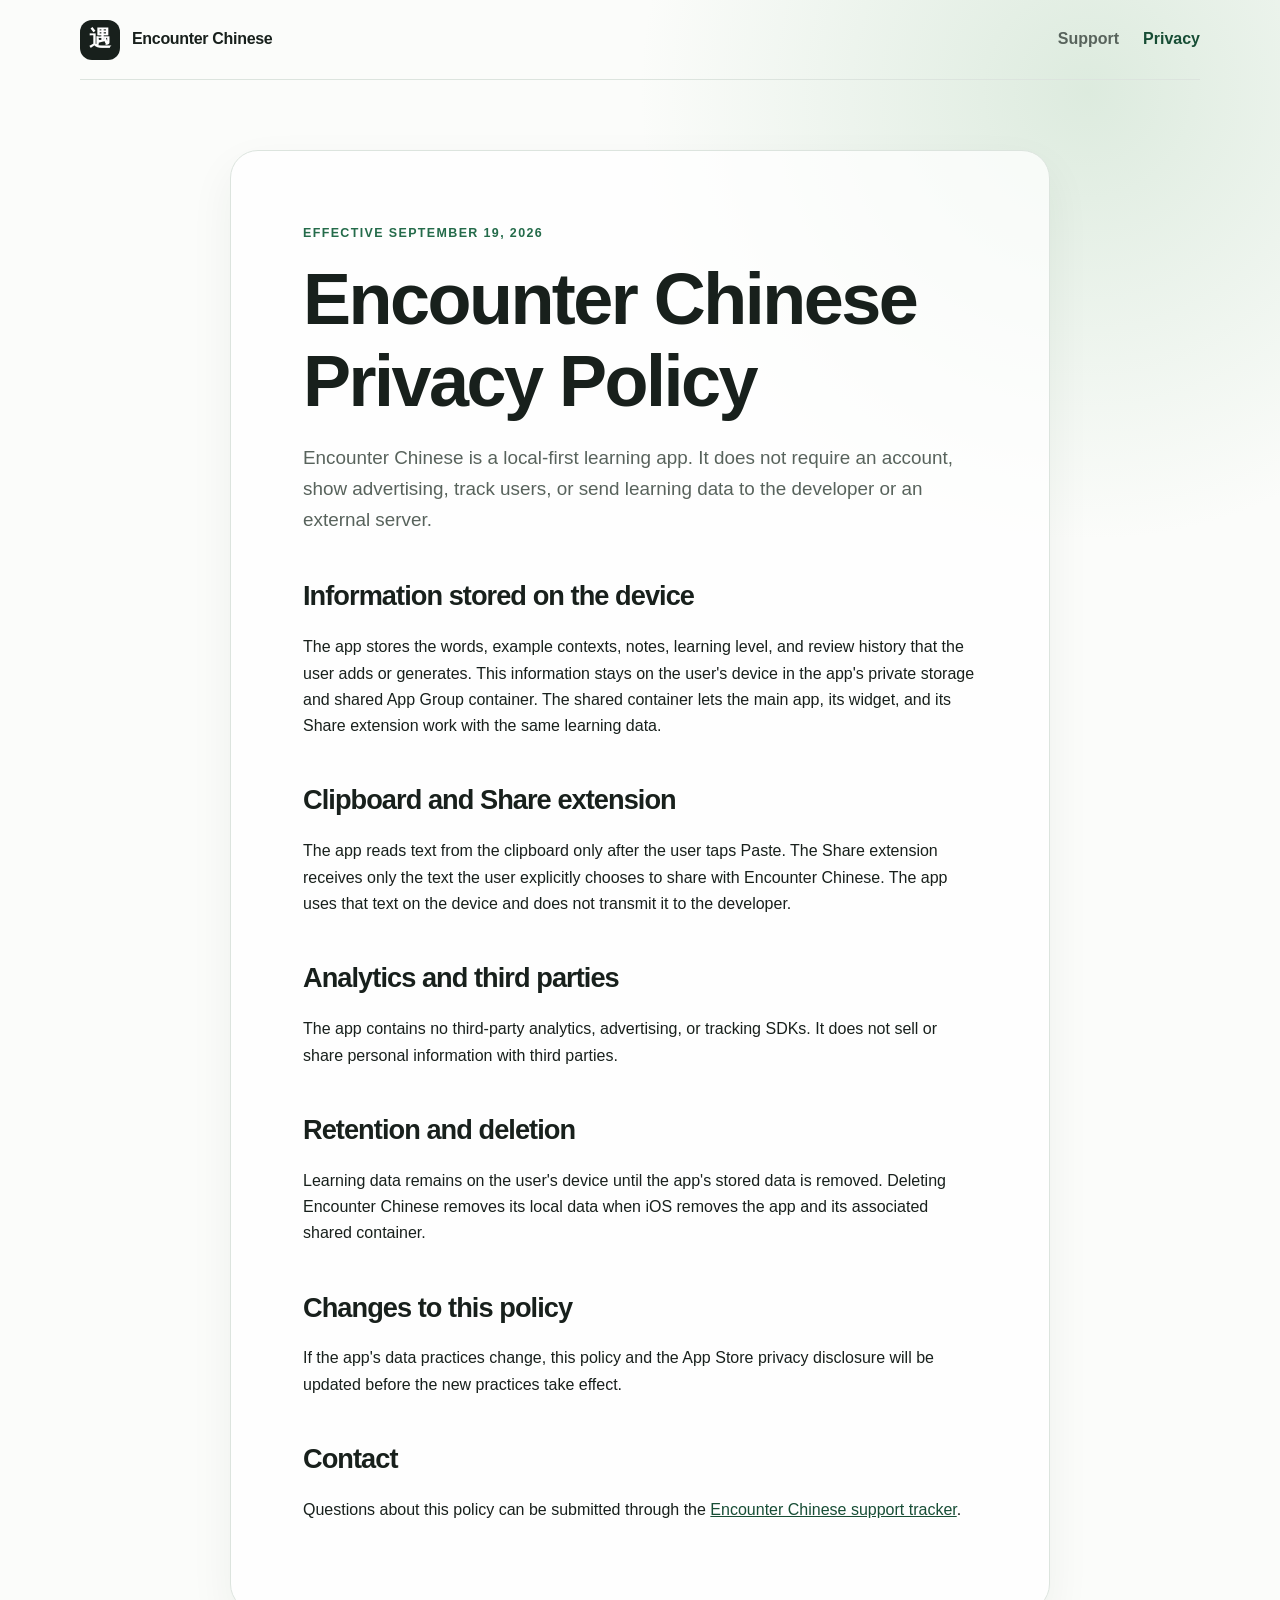
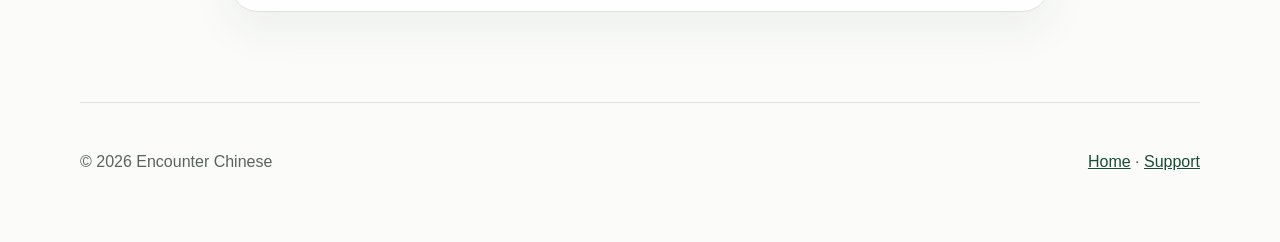
==== privacy.html @ 0ca67539 "创建 App 支持与隐私政策网站" ====
<!doctype html>
<html lang="en">
<head>
  <meta charset="utf-8">
  <meta name="viewport" content="width=device-width, initial-scale=1">
  <meta name="description" content="Privacy Policy for Encounter Chinese.">
  <title>Privacy Policy — Encounter Chinese</title>
  <link rel="stylesheet" href="styles.css">
</head>
<body>
  <header class="site-header">
    <a class="brand" href="index.html" aria-label="Encounter Chinese home">
      <span class="brand-mark" aria-hidden="true">遇</span>
      <span>Encounter Chinese</span>
    </a>
    <nav aria-label="Main navigation">
      <a href="support.html">Support</a>
      <a aria-current="page" href="privacy.html">Privacy</a>
    </nav>
  </header>

  <main class="article-layout">
    <article class="document">
      <p class="eyebrow">Effective September 19, 2026</p>
      <h1>Encounter Chinese Privacy Policy</h1>
      <p class="lead">Encounter Chinese is a local-first learning app. It does not require an account, show advertising, track users, or send learning data to the developer or an external server.</p>

      <h2>Information stored on the device</h2>
      <p>The app stores the words, example contexts, notes, learning level, and review history that the user adds or generates. This information stays on the user's device in the app's private storage and shared App Group container. The shared container lets the main app, its widget, and its Share extension work with the same learning data.</p>

      <h2>Clipboard and Share extension</h2>
      <p>The app reads text from the clipboard only after the user taps Paste. The Share extension receives only the text the user explicitly chooses to share with Encounter Chinese. The app uses that text on the device and does not transmit it to the developer.</p>

      <h2>Analytics and third parties</h2>
      <p>The app contains no third-party analytics, advertising, or tracking SDKs. It does not sell or share personal information with third parties.</p>

      <h2>Retention and deletion</h2>
      <p>Learning data remains on the user's device until the app's stored data is removed. Deleting Encounter Chinese removes its local data when iOS removes the app and its associated shared container.</p>

      <h2>Changes to this policy</h2>
      <p>If the app's data practices change, this policy and the App Store privacy disclosure will be updated before the new practices take effect.</p>

      <h2>Contact</h2>
      <p>Questions about this policy can be submitted through the <a href="https://github.com/yhdawhf/encounter-chinese-support/issues/new">Encounter Chinese support tracker</a>.</p>
    </article>
  </main>

  <footer>
    <p>© 2026 Encounter Chinese</p>
    <p><a href="index.html">Home</a> · <a href="support.html">Support</a></p>
  </footer>
</body>
</html>
---- styles.css ----
:root {
  color-scheme: light;
  --ink: #18201c;
  --muted: #58635c;
  --line: #dce4de;
  --paper: #fbfcfa;
  --panel: #f1f5f1;
  --accent: #246b4a;
  --accent-dark: #174d35;
  --warm: #f1e6ce;
  font-family: ui-sans-serif, -apple-system, BlinkMacSystemFont, "Segoe UI", sans-serif;
}

* { box-sizing: border-box; }

body {
  margin: 0;
  color: var(--ink);
  background:
    radial-gradient(circle at 85% 5%, rgba(191, 218, 195, .5), transparent 28rem),
    var(--paper);
  line-height: 1.65;
}

a { color: var(--accent-dark); }

.site-header,
main,
footer {
  width: min(1120px, calc(100% - 40px));
  margin-inline: auto;
}

.site-header {
  min-height: 80px;
  display: flex;
  align-items: center;
  justify-content: space-between;
  gap: 24px;
  border-bottom: 1px solid var(--line);
}

.brand {
  display: inline-flex;
  align-items: center;
  gap: 12px;
  color: var(--ink);
  text-decoration: none;
  font-weight: 750;
  letter-spacing: -.02em;
}

.brand-mark {
  width: 40px;
  height: 40px;
  display: grid;
  place-items: center;
  border-radius: 12px;
  background: var(--ink);
  color: white;
  font-family: ui-serif, Georgia, serif;
  font-size: 1.35rem;
}

nav { display: flex; gap: 24px; }
nav a { color: var(--muted); text-decoration: none; font-weight: 650; }
nav a:hover, nav a[aria-current="page"] { color: var(--accent-dark); }

.hero {
  min-height: 610px;
  display: grid;
  grid-template-columns: minmax(0, 1.35fr) minmax(260px, .65fr);
  gap: clamp(48px, 8vw, 112px);
  align-items: center;
  padding: 80px 0;
}

.eyebrow {
  margin: 0 0 14px;
  color: var(--accent);
  font-weight: 800;
  letter-spacing: .11em;
  text-transform: uppercase;
  font-size: .78rem;
}

h1, h2, h3 { line-height: 1.15; letter-spacing: -.035em; }
h1 { margin: 0; font-size: clamp(2.7rem, 7vw, 5.8rem); max-width: 12ch; }
h2 { margin-top: 0; font-size: 1.7rem; }
h3 { margin-top: 2rem; font-size: 1.2rem; }

.lead { color: var(--muted); font-size: 1.18rem; max-width: 68ch; }
.hero .lead { max-width: 58ch; }

.actions { display: flex; flex-wrap: wrap; gap: 12px; margin-top: 30px; }
.button {
  display: inline-flex;
  align-items: center;
  justify-content: center;
  min-height: 48px;
  padding: 0 20px;
  border: 1px solid var(--accent-dark);
  border-radius: 999px;
  text-decoration: none;
  font-weight: 750;
}
.button.primary { color: white; background: var(--accent-dark); }
.button.secondary { color: var(--accent-dark); background: transparent; }

.hero-card {
  aspect-ratio: 1;
  display: grid;
  place-items: center;
  align-content: center;
  border-radius: 34%;
  color: var(--ink);
  background: var(--warm);
  box-shadow: 0 30px 80px rgba(27, 55, 38, .16);
  transform: rotate(3deg);
}
.hero-card span { font-family: ui-serif, Georgia, serif; font-size: clamp(6rem, 15vw, 10rem); line-height: 1; }
.hero-card small { margin-top: 12px; font-size: .82rem; letter-spacing: .25em; text-transform: uppercase; }

.feature-grid {
  display: grid;
  grid-template-columns: repeat(3, 1fr);
  gap: 18px;
  padding-bottom: 80px;
}
.feature-grid article,
.detail-panel,
.document {
  border: 1px solid var(--line);
  background: rgba(255, 255, 255, .75);
  box-shadow: 0 18px 45px rgba(27, 55, 38, .06);
}
.feature-grid article { padding: 28px; border-radius: 24px; }
.feature-grid p { margin-bottom: 0; color: var(--muted); }

.detail-panel {
  display: grid;
  grid-template-columns: .85fr 1.15fr;
  gap: 48px;
  padding: clamp(28px, 6vw, 64px);
  margin-bottom: 90px;
  border-radius: 30px;
}
.detail-panel ul { margin: 0; padding-left: 1.25rem; }
.detail-panel li + li { margin-top: 12px; }

.article-layout { max-width: 820px; padding: 70px 0 90px; }
.document { padding: clamp(28px, 7vw, 72px); border-radius: 28px; }
.document h1 { max-width: none; font-size: clamp(2.4rem, 6vw, 4.5rem); }
.document h2 { margin-top: 2.8rem; }
.document li + li { margin-top: .5rem; }
.notice { margin: 30px 0; padding: 18px 20px; border-left: 4px solid var(--accent); background: var(--panel); }

footer {
  display: flex;
  justify-content: space-between;
  gap: 20px;
  padding: 30px 0 50px;
  color: var(--muted);
  border-top: 1px solid var(--line);
}

@media (max-width: 760px) {
  .site-header { min-height: 70px; }
  nav { gap: 14px; }
  .hero { grid-template-columns: 1fr; min-height: auto; padding: 60px 0; }
  .hero-card { width: min(78vw, 330px); justify-self: center; }
  .feature-grid, .detail-panel { grid-template-columns: 1fr; }
  footer { display: block; }
}

@media (prefers-reduced-motion: reduce) {
  * { scroll-behavior: auto !important; }
}
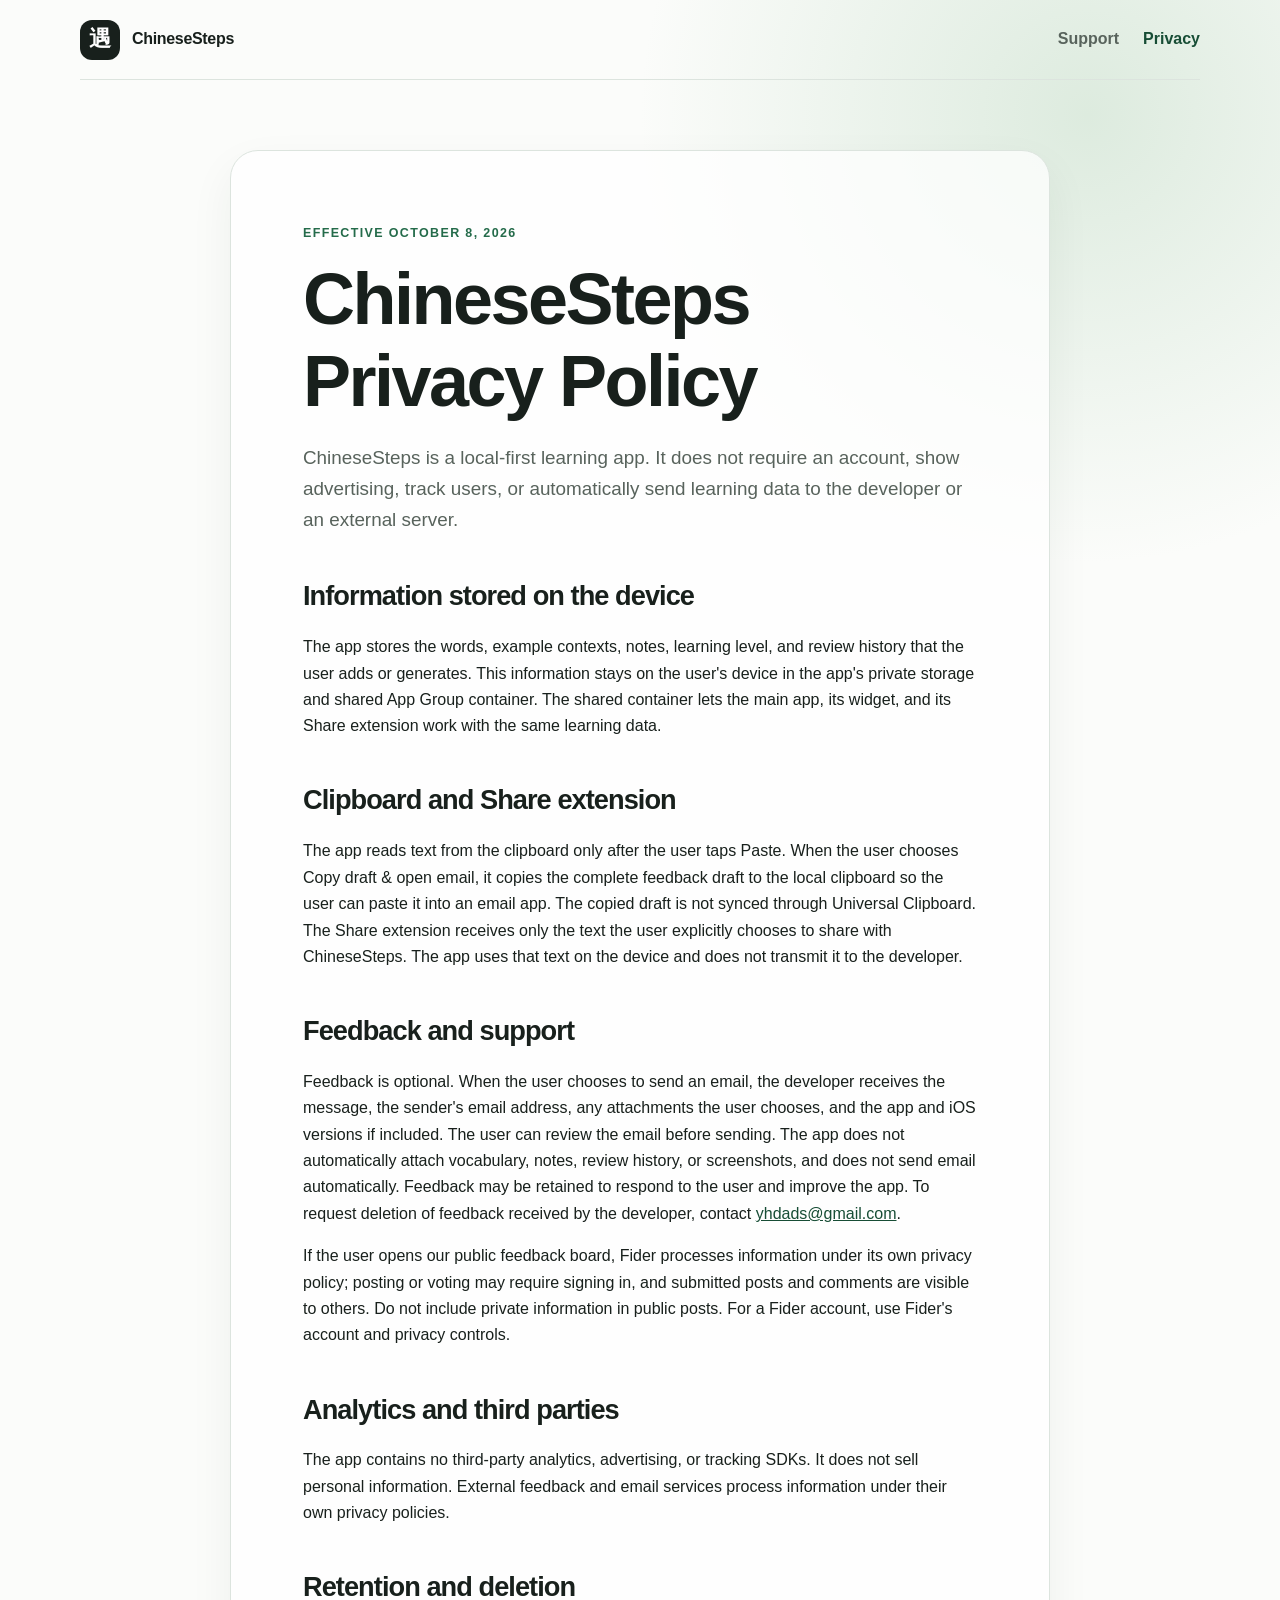
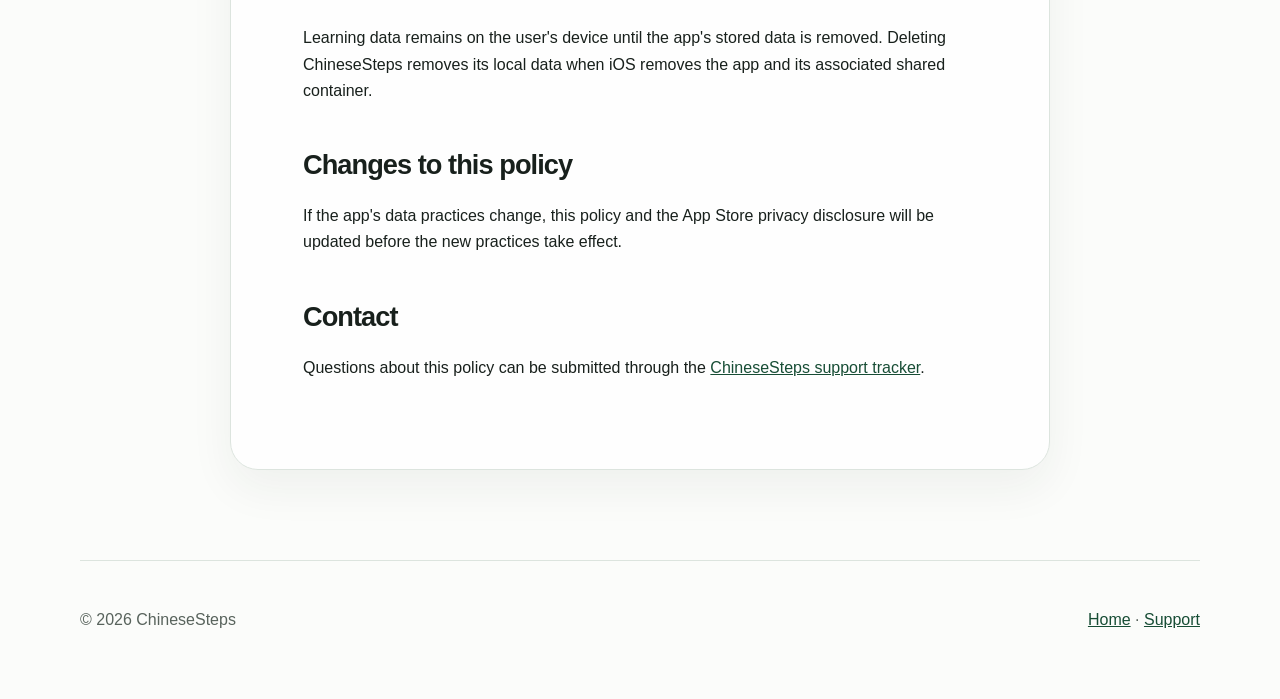
==== commit 0aebddd5: "更新ChineseSteps隐私政策与可选反馈说明" ====
--- a/privacy.html
+++ b/privacy.html
@@ -3,15 +3,15 @@
 <head>
   <meta charset="utf-8">
   <meta name="viewport" content="width=device-width, initial-scale=1">
-  <meta name="description" content="Privacy Policy for Encounter Chinese.">
-  <title>Privacy Policy — Encounter Chinese</title>
+  <meta name="description" content="Privacy Policy for ChineseSteps.">
+  <title>Privacy Policy — ChineseSteps</title>
   <link rel="stylesheet" href="styles.css">
 </head>
 <body>
   <header class="site-header">
-    <a class="brand" href="index.html" aria-label="Encounter Chinese home">
+    <a class="brand" href="index.html" aria-label="ChineseSteps home">
       <span class="brand-mark" aria-hidden="true">遇</span>
-      <span>Encounter Chinese</span>
+      <span>ChineseSteps</span>
     </a>
     <nav aria-label="Main navigation">
       <a href="support.html">Support</a>
@@ -21,32 +21,36 @@
 
   <main class="article-layout">
     <article class="document">
-      <p class="eyebrow">Effective September 19, 2026</p>
-      <h1>Encounter Chinese Privacy Policy</h1>
-      <p class="lead">Encounter Chinese is a local-first learning app. It does not require an account, show advertising, track users, or send learning data to the developer or an external server.</p>
+      <p class="eyebrow">Effective October 8, 2026</p>
+      <h1>ChineseSteps Privacy Policy</h1>
+      <p class="lead">ChineseSteps is a local-first learning app. It does not require an account, show advertising, track users, or automatically send learning data to the developer or an external server.</p>
 
       <h2>Information stored on the device</h2>
       <p>The app stores the words, example contexts, notes, learning level, and review history that the user adds or generates. This information stays on the user's device in the app's private storage and shared App Group container. The shared container lets the main app, its widget, and its Share extension work with the same learning data.</p>
 
       <h2>Clipboard and Share extension</h2>
-      <p>The app reads text from the clipboard only after the user taps Paste. The Share extension receives only the text the user explicitly chooses to share with Encounter Chinese. The app uses that text on the device and does not transmit it to the developer.</p>
+      <p>The app reads text from the clipboard only after the user taps Paste. When the user chooses Copy draft &amp; open email, it copies the complete feedback draft to the local clipboard so the user can paste it into an email app. The copied draft is not synced through Universal Clipboard. The Share extension receives only the text the user explicitly chooses to share with ChineseSteps. The app uses that text on the device and does not transmit it to the developer.</p>
+
+      <h2>Feedback and support</h2>
+      <p>Feedback is optional. When the user chooses to send an email, the developer receives the message, the sender's email address, any attachments the user chooses, and the app and iOS versions if included. The user can review the email before sending. The app does not automatically attach vocabulary, notes, review history, or screenshots, and does not send email automatically. Feedback may be retained to respond to the user and improve the app. To request deletion of feedback received by the developer, contact <a href="mailto:yhdads@gmail.com">yhdads@gmail.com</a>.</p>
+      <p>If the user opens our public feedback board, Fider processes information under its own privacy policy; posting or voting may require signing in, and submitted posts and comments are visible to others. Do not include private information in public posts. For a Fider account, use Fider's account and privacy controls.</p>
 
       <h2>Analytics and third parties</h2>
-      <p>The app contains no third-party analytics, advertising, or tracking SDKs. It does not sell or share personal information with third parties.</p>
+      <p>The app contains no third-party analytics, advertising, or tracking SDKs. It does not sell personal information. External feedback and email services process information under their own privacy policies.</p>
 
       <h2>Retention and deletion</h2>
-      <p>Learning data remains on the user's device until the app's stored data is removed. Deleting Encounter Chinese removes its local data when iOS removes the app and its associated shared container.</p>
+      <p>Learning data remains on the user's device until the app's stored data is removed. Deleting ChineseSteps removes its local data when iOS removes the app and its associated shared container.</p>
 
       <h2>Changes to this policy</h2>
       <p>If the app's data practices change, this policy and the App Store privacy disclosure will be updated before the new practices take effect.</p>
 
       <h2>Contact</h2>
-      <p>Questions about this policy can be submitted through the <a href="https://github.com/yhdawhf/encounter-chinese-support/issues/new">Encounter Chinese support tracker</a>.</p>
+      <p>Questions about this policy can be submitted through the <a href="https://github.com/yhdawhf/encounter-chinese-support/issues/new">ChineseSteps support tracker</a>.</p>
     </article>
   </main>
 
   <footer>
-    <p>© 2026 Encounter Chinese</p>
+    <p>© 2026 ChineseSteps</p>
     <p><a href="index.html">Home</a> · <a href="support.html">Support</a></p>
   </footer>
 </body>
